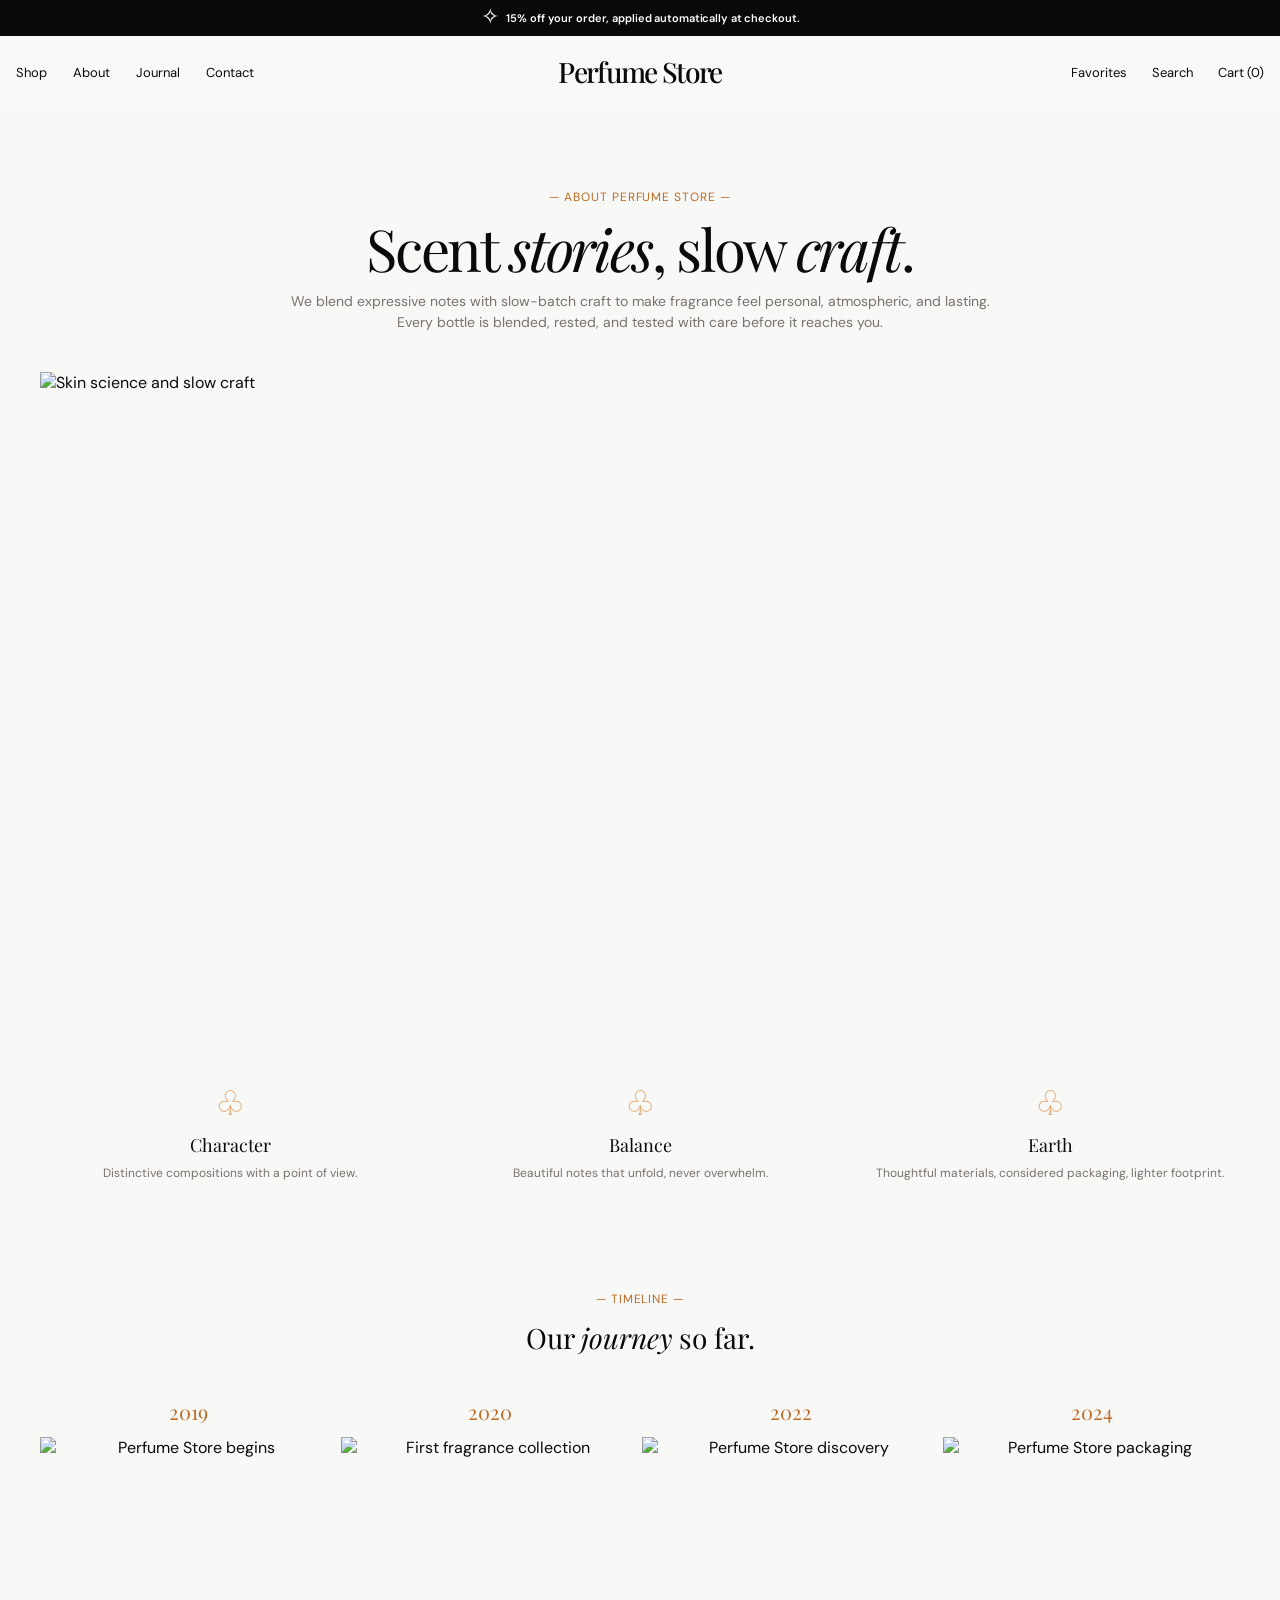
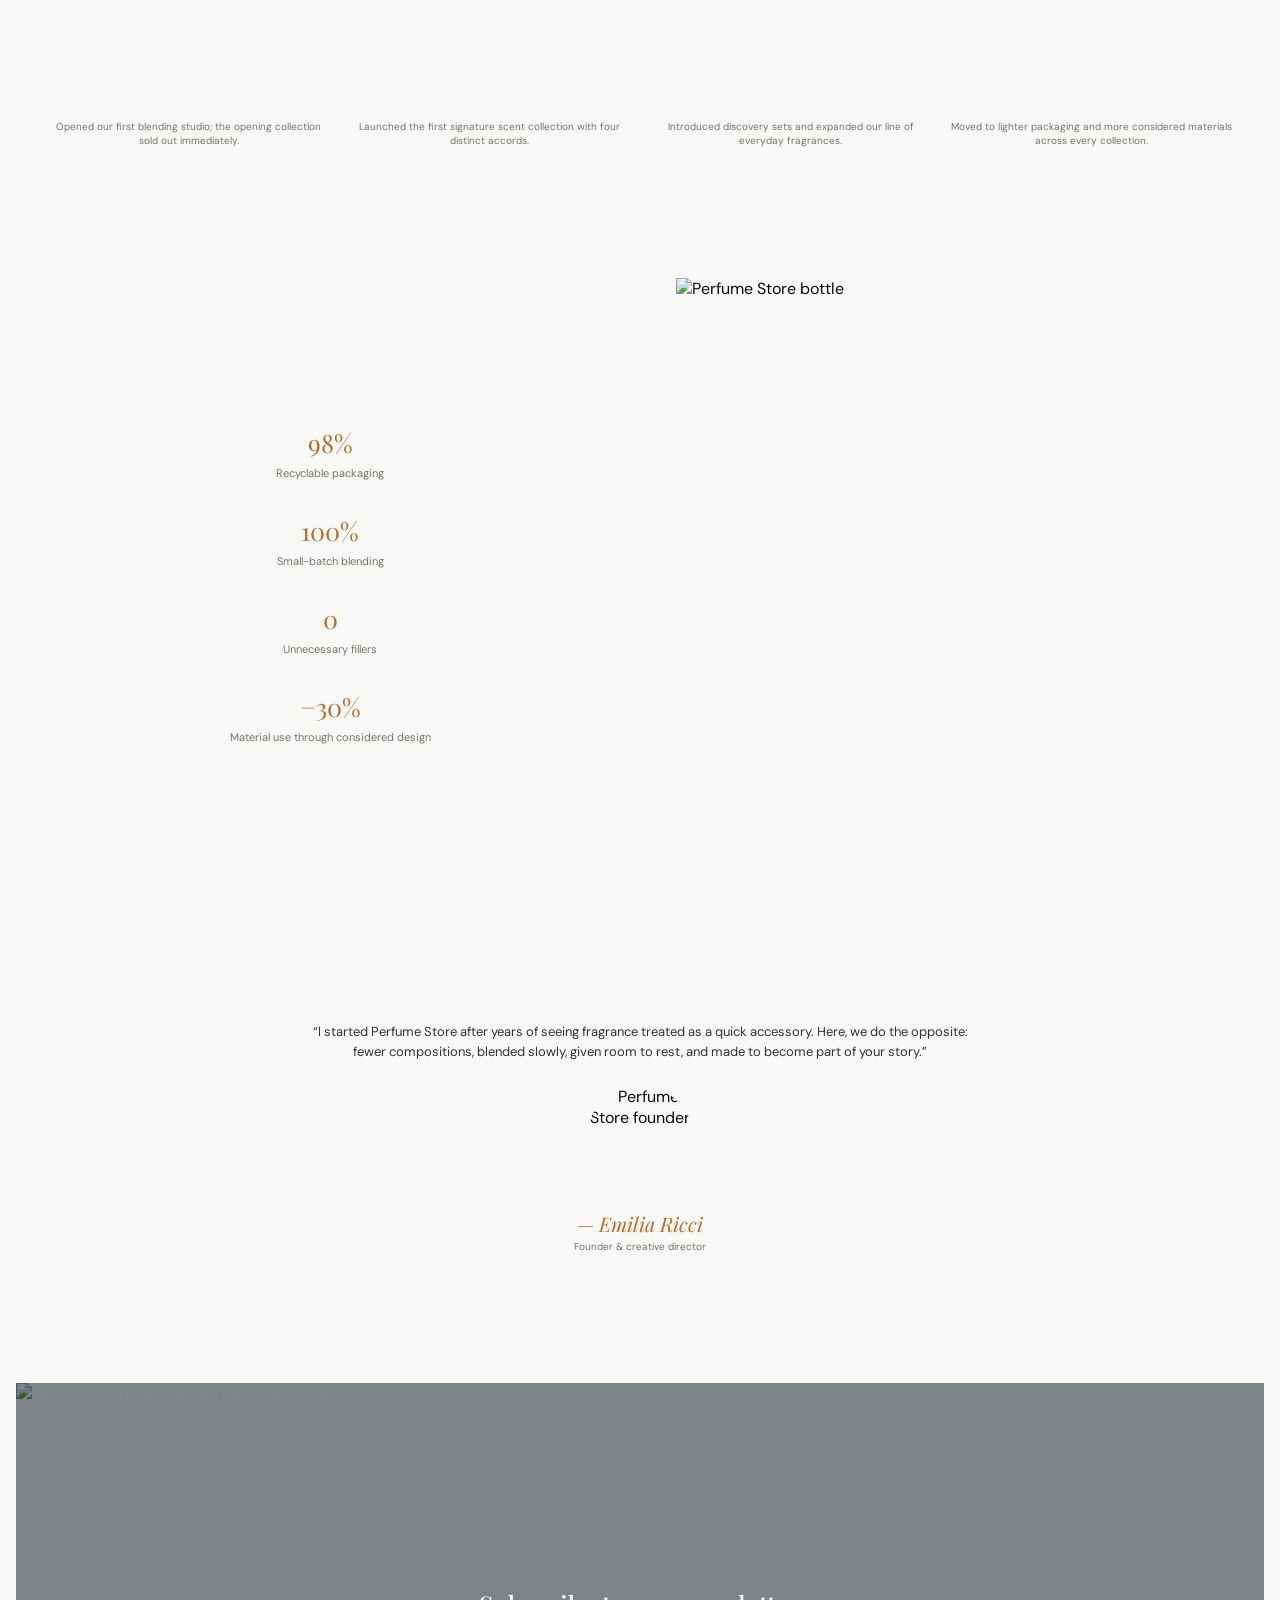
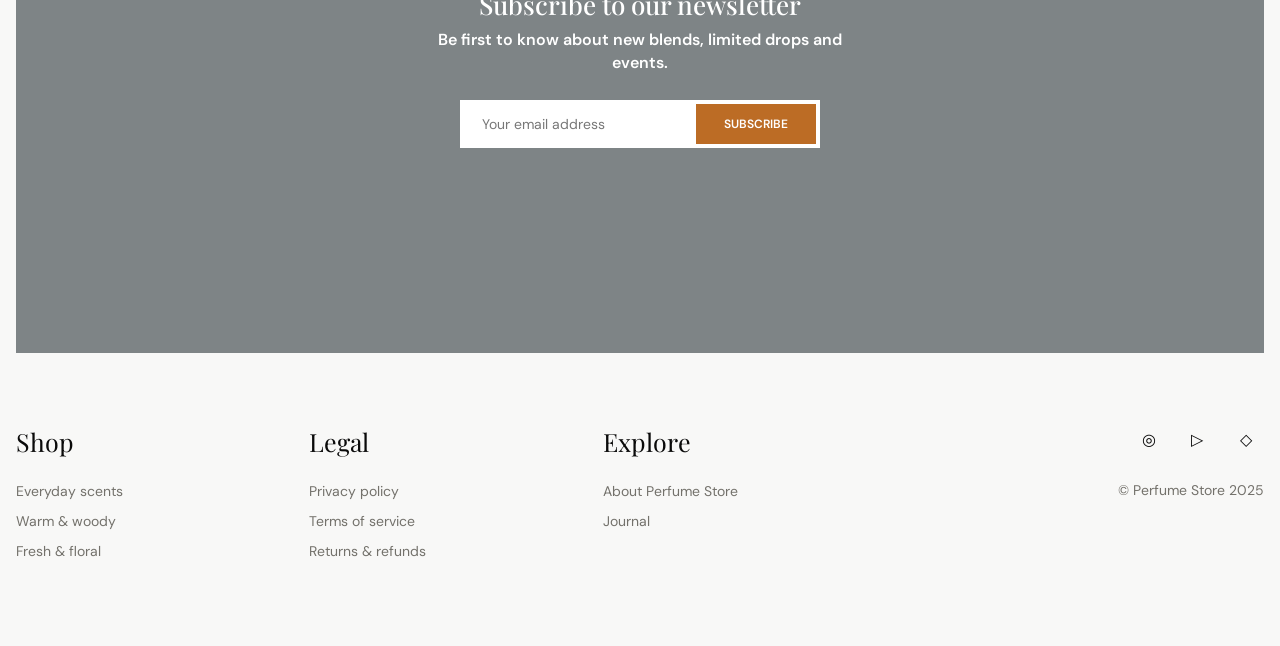
==== about.html @ 0ded4e3d "Prepare perfume store for deployment" ====
<!doctype html>
<html lang="en">
  <head>
    <meta charset="UTF-8" />
    <meta name="viewport" content="width=device-width, initial-scale=1.0" />
    <title>About Perfume Store</title>
    <link rel="preconnect" href="https://fonts.googleapis.com" />
    <link rel="preconnect" href="https://fonts.gstatic.com" crossorigin />
    <link href="https://fonts.googleapis.com/css2?family=DM+Sans:wght@400;500;600&family=Playfair+Display:wght@500;600&display=swap" rel="stylesheet" />
    <link rel="stylesheet" href="styles.css" />
    <link rel="stylesheet" href="about.css" />
  </head>
  <body class="about-page">
    <header class="site-header">
      <div class="announcement-bar" role="status"><span class="sparkle" aria-hidden="true">✧</span><span>15% off your order, applied automatically at checkout.</span></div>
      <nav class="navbar" aria-label="Main navigation"><div class="nav-group nav-links"><a href="shop.html">Shop</a><a href="about.html">About</a><a href="journal.html">Journal</a><a href="contact.html">Contact</a></div><a class="brand" href="index.html">Velin</a><div class="nav-group nav-actions"><a href="#favorites">Favorites</a><button class="nav-button" type="button">Search</button><a href="#cart">Cart (<span id="cart-count">0</span>)</a></div><button class="menu-toggle" type="button" aria-expanded="false" aria-controls="mobile-menu" aria-label="Open menu"><span></span><span></span></button></nav>
      <div class="mobile-menu" id="mobile-menu" hidden><a href="shop.html">Shop</a><a href="about.html">About</a><a href="journal.html">Journal</a><a href="contact.html">Contact</a><a href="#favorites">Favorites</a><a href="#cart">Cart (0)</a></div>
    </header>

    <main>
      <section class="about-hero">
        <div class="about-hero-copy"><div class="about-eyebrow">— ABOUT PERFUME STORE —</div><h1>Scent <em>stories</em>, slow <em>craft</em>.</h1><p>We blend expressive notes with slow-batch craft to make fragrance feel personal, atmospheric, and lasting. Every bottle is blended, rested, and tested with care before it reaches you.</p></div>
        <div class="about-hero-image"><img src="https://framerusercontent.com/images/kHj2WY6WDkQ10eSQTjXBj6NjWQ.png" alt="Skin science and slow craft" /></div>
      </section>

      <section class="principles-section"><div class="principles-grid"><article><span class="principle-icon">♧</span><h2>Character</h2><p>Distinctive compositions with a point of view.</p></article><article><span class="principle-icon">♧</span><h2>Balance</h2><p>Beautiful notes that unfold, never overwhelm.</p></article><article><span class="principle-icon">♧</span><h2>Earth</h2><p>Thoughtful materials, considered packaging, lighter footprint.</p></article></div></section>

      <section class="timeline-section"><div class="timeline-heading"><div class="about-eyebrow">— TIMELINE —</div><h2>Our <em>journey</em> so far.</h2></div><div class="timeline-grid"><article><span>2019</span><img src="https://images.unsplash.com/photo-1556229010-6c3f2c9ca5f8?auto=format&fit=crop&w=700&q=85" alt="Perfume Store begins" /><p>Opened our first blending studio; the opening collection sold out immediately.</p></article><article><span>2020</span><img src="https://images.unsplash.com/photo-1611930022073-b7a4ba5fcccd?auto=format&fit=crop&w=700&q=85" alt="First fragrance collection" /><p>Launched the first signature scent collection with four distinct accords.</p></article><article><span>2022</span><img src="https://images.unsplash.com/photo-1608248543803-ba4f8c70ae0b?auto=format&fit=crop&w=700&q=85" alt="Perfume Store discovery" /><p>Introduced discovery sets and expanded our line of everyday fragrances.</p></article><article><span>2024</span><img src="https://images.unsplash.com/photo-1612817288484-6f916006741a?auto=format&fit=crop&w=700&q=85" alt="Perfume Store packaging" /><p>Moved to lighter packaging and more considered materials across every collection.</p></article></div></section>

      <section class="impact-section"><div class="impact-stats"><article><strong>98%</strong><span>Recyclable packaging</span></article><article><strong>100%</strong><span>Small-batch blending</span></article><article><strong>0</strong><span>Unnecessary fillers</span></article><article><strong>−30%</strong><span>Material use through considered design</span></article></div><div class="impact-image"><img src="https://images.unsplash.com/photo-1601049541289-9b1b7bbbfe19?auto=format&fit=crop&w=1000&q=85" alt="Perfume Store bottle" /></div></section>

      <section class="founder-section"><p>“I started Perfume Store after years of seeing fragrance treated as a quick accessory. Here, we do the opposite: fewer compositions, blended slowly, given room to rest, and made to become part of your story.”</p><div class="founder-portrait"><img src="https://images.unsplash.com/photo-1551836022-d5d88e9218df?auto=format&fit=crop&w=400&q=85" alt="Perfume Store founder" /></div><h2>— <em>Emilia Ricci</em></h2><span>Founder &amp; creative director</span></section>

      <section class="newsletter-section about-newsletter"><img class="newsletter-background" src="https://images.unsplash.com/photo-1646639181895-33d6b2f79d22?auto=format&fit=crop&w=1800&q=90" alt="Hands holding an elegant perfume bottle" /><div class="newsletter-overlay"></div><div class="newsletter-content"><h2>Subscribe to our newsletter</h2><p>Be first to know about new blends, limited drops and<br class="desktop-break" /> events.</p><form class="newsletter-form" id="newsletter-form"><label class="sr-only" for="newsletter-email">Your email address</label><input id="newsletter-email" type="email" placeholder="Your email address" required /><button type="submit">Subscribe</button></form><p class="newsletter-success" id="newsletter-success" role="status" hidden>Thank you for subscribing.</p></div></section>
    </main>

    <footer class="site-footer"><div class="footer-column"><h2>Shop</h2><a href="shop.html#face-skin">Face skin</a><a href="shop.html#body-skin">Body skin</a><a href="shop.html#hair-care">Hair care</a></div><div class="footer-column"><h2>Legal</h2><a href="#privacy">Privacy policy</a><a href="#terms">Terms of service</a><a href="#returns">Returns &amp; refunds</a></div><div class="footer-column"><h2>Explore</h2><a href="about.html">About Velin</a><a href="journal.html">Journal</a></div><div class="footer-meta"><div class="social-links"><a href="#instagram" aria-label="Instagram">◎</a><a href="#youtube" aria-label="YouTube">▷</a><a href="#pinterest" aria-label="Pinterest">◇</a></div><p>© Velin Beauty 2025</p></div></footer>
    <script src="script.js"></script>
  </body>
</html>
---- styles.css ----
:root {
  --ink: #0a0a0a;
  --paper: #f8f8f7;
  --overlay-color: rgb(188, 108, 37);
  --display: "Playfair Display", Georgia, serif;
  --sans: "DM Sans", Arial, sans-serif;
}

* { box-sizing: border-box; }
html { scroll-behavior: smooth; }
body { margin: 0; color: var(--ink); background: var(--paper); font-family: var(--sans); }
a { color: inherit; text-decoration: none; }
button { color: inherit; font: inherit; }
.site-header { position: sticky; top: 0; z-index: 50; }

.announcement-bar {
  height: 36px;
  display: flex;
  align-items: center;
  justify-content: center;
  gap: 8px;
  color: #fff;
  background: #090909;
  font-size: 11px;
  font-weight: 600;
  letter-spacing: -0.01em;
}
.sparkle { font-size: 22px; line-height: 0; font-weight: 400; transform: translateY(-1px); }

.navbar {
  position: relative;
  z-index: 10;
  height: 73px;
  padding: 0 16px;
  display: grid;
  grid-template-columns: 1fr auto 1fr;
  align-items: center;
  background: rgba(249, 249, 248, .98);
}
.nav-group { display: flex; align-items: center; gap: 26px; font-size: 13px; }
.nav-actions { justify-content: flex-end; gap: 25px; }
.nav-button { padding: 0; border: 0; background: none; cursor: pointer; }
.brand { font: 500 clamp(22px, 2.2vw, 31px)/1 var(--display); letter-spacing: -0.06em; white-space: nowrap; }
.menu-toggle, .mobile-menu { display: none; }

.hero {
  position: relative;
  height: calc(100svh - 109px);
  min-height: 560px;
  overflow: hidden;
  isolation: isolate;
  background: var(--overlay-color);
}
.hero-slides, .hero-slide, .hero-slide img, .hero-overlay { position: absolute; inset: 0; }
.hero-slide { opacity: 0; transition: opacity .7s ease-in-out; z-index: 0; }
.hero-slide.is-active { opacity: 1; z-index: 1; }
.hero-slide img { display: block; width: 100%; height: 100%; object-fit: cover; object-position: center; }
.hero-slide:first-child img { object-position: 34.2% 48.3%; }
.hero-overlay {
  z-index: 2;
  pointer-events: none;
  opacity: .4;
  background: var(--overlay-color);
  -webkit-mask-image: linear-gradient(to bottom, transparent 50%, #000 100%);
  mask-image: linear-gradient(to bottom, transparent 50%, #000 100%);
}
.hero-content { position: absolute; z-index: 3; left: 16px; bottom: 45px; max-width: 370px; color: #fff; }
.hero-content h1 { margin: 0 0 12px; font: 500 56px/.98 var(--display); letter-spacing: -.045em; }
.hero-content p { max-width: 350px; margin: 0 0 26px; font-size: 15px; line-height: 1.5; font-weight: 600; }
.hero-cta { display: inline-flex; align-items: center; justify-content: center; min-width: 178px; height: 44px; border: 1px solid rgba(255,255,255,.9); text-transform: uppercase; font-size: 12px; font-weight: 600; transition: background .2s ease, color .2s ease; }
.hero-cta:hover { color: var(--ink); background: #fff; }

.hero-recommendations { display: flex; flex-direction: column; align-items: center; gap: 44px; width: 100%; padding: 88px 16px 100px; background: var(--paper); }
.hero-recommendations-header { display: flex; flex-direction: column; align-items: center; gap: 14px; text-align: center; }
.hero-recommendations-header h2 { margin: 0; font: 400 40px/1.1 var(--display); letter-spacing: -.04em; }
.hero-recommendations-header h2 em { font-style: italic; }
.hero-recommendations-grid { display: grid; grid-template-columns: repeat(4, minmax(0, 1fr)); gap: 8px; width: 100%; max-width: 1400px; }
.hero-recommendation-card { min-width: 0; color: inherit; text-align: center; }
.hero-recommendation-image { position: relative; aspect-ratio: 1 / 1; overflow: hidden; background: #e5e5e5; }
.hero-recommendation-image img { display: block; width: 100%; height: 100%; object-fit: cover; transition: transform .45s ease; }
.hero-recommendation-card:hover .hero-recommendation-image img { transform: scale(1.035); }
.hero-recommendation-image > span { position: absolute; z-index: 1; top: 12px; left: 12px; padding: 6px 9px; color: #111; background: #fff; font-size: 12px; text-transform: uppercase; }
.hero-recommendation-image .favorite-button { top: 9px; right: 11px; font-size: 30px; }
.hero-recommendation-card h3 { margin: 13px 0 7px; font: 400 20px/1.2 var(--display); }
.hero-recommendation-card p { margin: 0; font-size: 14px; }
.hero-recommendation-card del { margin-left: 7px; color: #73716b; }

.bestsellers-section { display: flex; justify-content: center; width: 100%; padding: 160px 16px 80px; background: var(--paper); }
.bestsellers-content { display: flex; flex-direction: column; align-items: center; width: 100%; max-width: 1920px; gap: 40px; }
.bestsellers-header { display: flex; flex-direction: column; align-items: center; gap: 16px; max-width: 600px; text-align: center; }
.section-eyebrow { font-size: 12px; font-weight: 500; letter-spacing: .1em; }
.bestsellers-header h2 { margin: 0; font: 500 32px/1.15 var(--display); letter-spacing: -.03em; }
.bestsellers-header p { margin: 0; font-size: 14px; }
.product-grid { display: grid; grid-template-columns: repeat(2, minmax(50px, 1fr)); gap: 40px 8px; width: 100%; }
.product-card { display: flex; flex-direction: column; color: inherit; }
.product-image-container { position: relative; aspect-ratio: 4 / 5; width: 100%; overflow: hidden; background: #e7e7e7; }
.product-image-container img { display: block; width: 100%; height: 100%; object-fit: cover; transition: transform .5s ease; }
.product-card:hover .product-image-container img { transform: scale(1.04); }
.product-badge { position: absolute; z-index: 1; top: 12px; left: 12px; padding: 5px 8px; color: #111; background: #fff; font-size: 11px; text-transform: uppercase; }
.favorite-button { position: absolute; z-index: 1; top: 10px; right: 12px; padding: 0; border: 0; background: transparent; font-size: 31px; line-height: 1; cursor: pointer; }
.favorite-button.is-favorite { color: #a94e2b; }
.product-info { padding: 14px 4px 0; text-align: center; }
.product-info h3 { margin: 0 0 7px; font: 500 20px/1.2 var(--display); }
.product-info p { margin: 0; font-size: 15px; }
.action-container { padding-top: 7px; }
.view-all-button { display: inline-flex; align-items: center; justify-content: center; min-width: 109px; height: 43px; padding: 0 20px; border: 1px solid #c16f2e; color: #c16f2e; text-transform: uppercase; font-size: 12px; letter-spacing: .05em; transition: background .2s ease, color .2s ease; }
.view-all-button:hover { color: #fff; background: #c16f2e; }
.new-arrivals-section { padding-top: 120px; }
.new-arrivals-section .bestsellers-header h2 em { font-style: italic; }
.new-arrivals-grid { grid-template-columns: repeat(2, minmax(50px, 1fr)); }

.philosophy-section { display: flex; justify-content: center; align-items: center; width: 100%; padding: 80px 16px; background: var(--paper); }
.philosophy-container { display: flex; align-items: center; justify-content: center; gap: 40px; width: 100%; max-width: 1200px; }
.philosophy-content { display: flex; flex: 1; flex-direction: column; gap: 24px; }
.philosophy-headline { display: flex; flex-direction: column; gap: 12px; }
.philosophy-subtitle { display: flex; align-items: center; gap: 8px; color: rgb(188, 108, 37); font-size: 14px; text-transform: uppercase; letter-spacing: 1px; }
.philosophy-content h2, .categories-header h2 { margin: 0; color: var(--ink); font: 400 36px/1.1 var(--display); letter-spacing: -.035em; }
.philosophy-content h2 em, .categories-header h2 em { font-style: italic; }
.philosophy-content p { max-width: 450px; margin: 0; color: #737373; font-size: 16px; line-height: 1.6; }
.philosophy-image { flex: 1; aspect-ratio: 1 / 1; overflow: hidden; }
.philosophy-image img { display: block; width: 100%; height: 100%; object-fit: cover; }

.categories-section { display: flex; flex-direction: column; align-items: center; gap: 64px; width: 100%; padding: 100px 16px 120px; background: var(--paper); }
.categories-header { display: flex; flex-direction: column; align-items: center; gap: 16px; max-width: 650px; text-align: center; }
.categories-header p { max-width: 570px; margin: 0; color: #737373; font-size: 16px; line-height: 1.6; }
.categories-grid { display: flex; gap: 8px; width: 100%; max-width: 1400px; }
.category-card { flex: 1; display: flex; flex-direction: column; gap: 12px; color: inherit; text-decoration: none; }
.category-image { position: relative; width: 100%; aspect-ratio: 1 / 1.15; overflow: hidden; }
.category-image img { display: block; width: 100%; height: 100%; object-fit: cover; transition: transform .5s ease; }
.category-overlay { position: absolute; inset: 0; background: rgba(255,255,255,.08); opacity: 0; backdrop-filter: blur(0); transition: opacity .3s ease, backdrop-filter .3s ease; }
.category-footer { display: flex; align-items: center; justify-content: space-between; padding: 0 4px; font-size: 18px; }
.category-arrow { opacity: 0; transform: translateX(-10px); transition: opacity .3s ease, transform .3s ease; }
.category-card:hover .category-image img { transform: scale(1.05); }
.category-card:hover .category-overlay { opacity: 1; backdrop-filter: blur(8px); }
.category-card:hover .category-arrow { opacity: 1; transform: translateX(0); }

.features-section { display: flex; justify-content: center; width: 100%; padding: 160px 24px 120px; background: var(--paper); }
.features-container { display: flex; flex-direction: column; align-items: center; gap: 64px; width: 100%; max-width: 1400px; }
.features-header { display: flex; flex-direction: column; align-items: center; gap: 16px; max-width: 680px; text-align: center; }
.features-header h2 { margin: 0; font: 400 38px/1.1 var(--display); letter-spacing: -.035em; }
.features-header h2 em { font-style: italic; }
.features-header p { max-width: 610px; margin: 0; color: #73716b; font-size: 16px; line-height: 1.5; }
.features-content-row { display: flex; align-items: flex-start; justify-content: center; gap: 40px; width: 100%; }
.feature-image-wrapper, .features-list { flex: 1; width: 100%; }
.feature-image-wrapper img { display: block; width: 100%; height: auto; border-radius: 8px; }
.features-list { display: flex; flex-direction: column; gap: 40px; }
.feature-item { display: flex; flex-direction: column; gap: 12px; }
.feature-item-header { display: flex; flex-direction: column; gap: 8px; }
.item-number { color: rgb(188, 108, 37); font-size: 14px; }
.feature-item h3 { margin: 0; color: var(--ink); font: 400 24px/1.2 var(--display); }
.feature-item p { margin: 0; color: #73716b; font-size: 16px; line-height: 1.6; }

.journal-section { display: flex; justify-content: center; width: 100%; padding: 120px 16px 140px; background: var(--paper); }
.journal-container { display: flex; flex-direction: column; align-items: center; gap: 64px; width: 100%; max-width: 1400px; }
.journal-header { display: flex; flex-direction: column; align-items: center; gap: 16px; max-width: 680px; text-align: center; }
.journal-header h2 { margin: 0; font: 400 40px/1.1 var(--display); letter-spacing: -.04em; }
.journal-header h2 em { font-style: italic; }
.journal-header p { margin: 0; color: #73716b; font-size: 16px; }
.journal-grid { display: grid; grid-template-columns: repeat(3, 1fr); gap: 8px; width: 100%; }
.journal-card { min-width: 0; }
.journal-image { position: relative; display: block; width: 100%; aspect-ratio: 1 / 1.15; overflow: hidden; background: #e7e7e7; }
.journal-image img { display: block; width: 100%; height: 100%; object-fit: cover; transition: transform .5s ease; }
.journal-image:hover img { transform: scale(1.04); }
.journal-tag { position: absolute; z-index: 1; top: 16px; left: 12px; padding: 5px 12px; color: #111; background: #fff; font-size: 12px; text-transform: uppercase; }
.journal-card h3 { margin: 14px 0 8px; font: 400 21px/1.25 var(--display); }
.journal-card p { max-width: 390px; margin: 0 0 16px; color: #73716b; font-size: 14px; line-height: 1.55; }
.read-more { display: inline-flex; align-items: center; gap: 5px; font-size: 13px; }
.read-more span { color: #bc6c25; }
.journal-button { margin-top: -8px; }

.newsletter-section { position: relative; display: flex; align-items: center; justify-content: center; min-height: 570px; margin: 0 16px; overflow: hidden; color: #fff; isolation: isolate; }
.newsletter-background, .newsletter-overlay { position: absolute; inset: 0; width: 100%; height: 100%; }
.newsletter-background { z-index: -2; object-fit: cover; object-position: center; }
.newsletter-overlay { z-index: -1; background: rgba(16, 28, 31, .52); }
.newsletter-content { display: flex; flex-direction: column; align-items: center; max-width: 600px; padding: 48px 16px; text-align: center; }
.newsletter-content h2 { margin: 0 0 8px; font: 500 26px/1.2 var(--display); }
.newsletter-content > p { margin: 0 0 26px; font-size: 16px; line-height: 1.45; font-weight: 600; }
.newsletter-form { display: flex; width: min(360px, 100%); height: 48px; padding: 4px; background: #fff; }
.newsletter-form input { min-width: 0; flex: 1; padding: 0 18px; border: 0; outline: none; color: #111; font: 14px var(--sans); }
.newsletter-form input::placeholder { color: #777; }
.newsletter-form button { width: 120px; border: 0; color: #fff; background: #bc6c25; text-transform: uppercase; font-size: 12px; font-weight: 600; cursor: pointer; transition: background .2s ease; }
.newsletter-form button:hover { background: #9d561b; }
.newsletter-success { margin: 12px 0 0 !important; color: #fff; font-size: 13px !important; font-weight: 400 !important; }
.sr-only { position: absolute; width: 1px; height: 1px; padding: 0; margin: -1px; overflow: hidden; clip: rect(0,0,0,0); white-space: nowrap; border: 0; }

.site-footer { display: grid; grid-template-columns: 1fr 1fr 1fr 1.45fr; gap: 40px; width: 100%; padding: 76px 16px 86px; background: var(--paper); }
.footer-column { display: flex; flex-direction: column; align-items: flex-start; gap: 12px; }
.footer-column h2 { margin: 0 0 16px; font: 400 25px/1 var(--display); }
.footer-column a, .footer-meta p { color: #73716b; font-size: 14px; }
.footer-column a:hover { color: var(--ink); }
.footer-meta { display: flex; flex-direction: column; align-items: flex-end; justify-content: flex-start; gap: 28px; }
.social-links { display: flex; align-items: center; gap: 25px; }
.social-links a { display: inline-flex; width: 24px; height: 24px; }
.social-links svg { width: 100%; height: 100%; fill: none; stroke: var(--ink); stroke-width: 1.6; stroke-linecap: round; stroke-linejoin: round; }
.social-links .social-fill { fill: var(--ink); stroke: none; }
.footer-meta p { margin: 0; }

.cart-overlay { position: fixed; z-index: 100; inset: 0; visibility: hidden; background: rgba(0,0,0,.78); opacity: 0; transition: opacity .25s ease, visibility .25s ease; }
.cart-overlay.is-open { visibility: visible; opacity: 1; }
.cart-drawer { position: absolute; top: 0; right: 0; display: flex; flex-direction: column; width: min(520px, 100%); height: 100%; color: var(--ink); background: var(--paper); transform: translateX(100%); transition: transform .3s ease; }
.cart-overlay.is-open .cart-drawer { transform: translateX(0); }
.cart-drawer-header { display: flex; align-items: center; justify-content: space-between; min-height: 64px; padding: 0 16px; border-bottom: 1px solid #dedede; font-size: 16px; }
.cart-close { padding: 5px; border: 0; background: none; font-size: 25px; line-height: 1; cursor: pointer; }
.cart-items { flex: 1; overflow-y: auto; padding: 16px; }
.cart-item { display: grid; grid-template-columns: 140px 1fr; gap: 16px; min-height: 140px; }
.cart-item-image { width: 140px; height: 140px; object-fit: cover; background: #e5e5e5; }
.cart-item-info { position: relative; padding-top: 2px; font-size: 14px; }
.cart-item-name { display: block; max-width: 190px; margin-bottom: 10px; }
.cart-item-size { color: #555; }
.cart-item-price { position: absolute; top: 2px; right: 0; }
.cart-item-controls { position: absolute; bottom: 5px; left: 0; display: flex; align-items: center; gap: 14px; }
.cart-item-controls button { padding: 0; border: 0; background: none; font-size: 17px; cursor: pointer; }
.cart-remove { position: absolute; right: 0; bottom: 5px; }
.cart-empty { padding: 32px 0; color: #73716b; text-align: center; }
.cart-footer { padding: 18px 16px 24px; border-top: 1px solid #dedede; }
.cart-subtotal { display: flex; justify-content: space-between; margin-bottom: 18px; font-size: 14px; }
.cart-checkout { display: block; width: 100%; height: 42px; border: 0; color: #fff; background: #c47225; text-align: center; text-transform: uppercase; font-size: 12px; font-weight: 600; cursor: pointer; }

@media (max-width: 700px) {
  .announcement-bar { padding: 0 14px; font-size: 10px; text-align: center; }
  .navbar { height: 68px; display: flex; justify-content: center; }
  .nav-links, .nav-actions { display: none; }
  .brand { font-size: 29px; }
  .menu-toggle { position: absolute; right: 16px; display: grid; gap: 5px; border: 0; padding: 8px 0 8px 8px; background: none; cursor: pointer; }
  .menu-toggle span { display: block; width: 21px; height: 1px; background: var(--ink); }
  .mobile-menu { position: absolute; z-index: 9; top: 104px; left: 0; right: 0; padding: 10px 16px 20px; flex-direction: column; gap: 17px; background: var(--paper); font-size: 16px; }
  .mobile-menu:not([hidden]) { display: flex; }
  .hero { min-height: calc(100svh - 104px); height: auto; }
  .hero-content { bottom: 28px; right: 16px; max-width: none; }
  .hero-content h1 { font-size: clamp(47px, 14vw, 64px); }
  .hero-content p { max-width: 340px; font-size: 14px; }
  .hero-recommendations { gap: 34px; padding: 76px 16px 84px; }
  .hero-recommendations-header h2 { font-size: 34px; }
  .hero-recommendations-grid { grid-template-columns: repeat(2, minmax(0, 1fr)); gap: 28px 4px; }
  .hero-recommendation-image > span { top: 8px; left: 8px; padding: 5px 7px; font-size: 10px; }
  .hero-recommendation-image .favorite-button { top: 6px; right: 7px; font-size: 25px; }
  .hero-recommendation-card h3 { font-size: 16px; }
  .bestsellers-section { padding: 100px 16px 64px; }
  .bestsellers-content { gap: 32px; }
  .bestsellers-header h2 { font-size: 29px; }
  .product-grid { grid-template-columns: 1fr; gap: 36px; }
  .philosophy-section { padding: 64px 16px; }
  .philosophy-container { flex-direction: column; gap: 36px; text-align: center; }
  .philosophy-content { align-items: center; }
  .philosophy-subtitle { justify-content: center; }
  .philosophy-content p { max-width: 390px; }
  .philosophy-image { width: 100%; }
  .categories-section { gap: 40px; padding: 72px 16px 80px; }
  .categories-header h2 { font-size: 31px; }
  .categories-grid { flex-direction: column; align-items: center; gap: 32px; }
  .category-card { width: 100%; max-width: 400px; }
  .features-section { padding: 96px 16px 80px; }
  .features-container { gap: 40px; }
  .features-content-row { flex-direction: column; gap: 40px; }
  .feature-image-wrapper, .features-list { flex: none; width: 100%; }
  .features-header h2 { font-size: 32px; }
  .journal-section { padding: 88px 16px 96px; }
  .journal-container { gap: 40px; }
  .journal-header h2 { font-size: 34px; }
  .journal-grid { grid-template-columns: 1fr; gap: 40px; }
  .newsletter-section { min-height: 500px; margin: 0 16px; }
  .newsletter-content h2 { font-size: 24px; }
  .desktop-break { display: none; }
  .newsletter-form { width: min(100%, 340px); }
  .newsletter-form button { width: 108px; }
  .site-footer { grid-template-columns: repeat(2, 1fr); gap: 48px 24px; padding: 64px 16px 70px; }
  .footer-meta { grid-column: 1 / -1; align-items: flex-start; gap: 20px; }
}
---- about.css ----
.about-page { background: var(--paper); }
.about-hero { display: flex; flex-direction: column; align-items: center; gap: 38px; padding: 80px 16px 0; }
.about-hero-copy { display: flex; flex-direction: column; align-items: center; max-width: 820px; text-align: center; }
.about-eyebrow { color: #bc6c25; font-size: 12px; letter-spacing: .08em; text-transform: uppercase; }
.about-hero h1 { margin: 12px 0 10px; font: 400 clamp(38px, 5vw, 58px)/1.1 var(--display); letter-spacing: -.04em; }
.about-hero h1 em, .timeline-heading h2 em, .founder-section h2 em { font-style: italic; }
.about-hero-copy p { max-width: 720px; margin: 0; color: #79716b; font-size: 14px; line-height: 1.55; }
.about-hero-image { width: 100%; max-width: 1200px; aspect-ratio: 16 / 8.2; overflow: hidden; }
.about-hero-image img { display: block; width: 100%; height: 100%; object-fit: cover; }
.principles-section { padding: 100px 16px 110px; }
.principles-grid { display: grid; grid-template-columns: repeat(3, 1fr); gap: 30px; width: 100%; max-width: 1200px; margin: 0 auto; text-align: center; }
.principle-icon { display: block; color: #e2a46b; font-size: 34px; line-height: 1; }
.principles-grid h2 { margin: 12px 0 8px; font: 400 18px var(--display); }
.principles-grid p { margin: 0; color: #79716b; font-size: 12px; }
.timeline-section { padding: 0 16px 130px; }
.timeline-heading { display: flex; flex-direction: column; align-items: center; gap: 12px; margin-bottom: 42px; text-align: center; }
.timeline-heading h2 { margin: 0; font: 400 28px var(--display); }
.timeline-grid { display: grid; grid-template-columns: repeat(4, 1fr); gap: 4px; max-width: 1200px; margin: 0 auto; }
.timeline-grid article { text-align: center; }
.timeline-grid article > span { display: block; margin-bottom: 12px; color: #bc6c25; font: 400 20px var(--display); }
.timeline-grid img { display: block; width: 100%; aspect-ratio: 1 / .92; object-fit: cover; }
.timeline-grid p { margin: 10px 8px 0; color: #79716b; font-size: 10px; line-height: 1.4; }
.impact-section { display: grid; grid-template-columns: 1fr 1fr; gap: 72px; align-items: center; max-width: 1200px; margin: 0 auto; padding: 0 16px 130px; }
.impact-stats { display: flex; flex-direction: column; gap: 34px; text-align: center; }
.impact-stats article { display: flex; flex-direction: column; gap: 7px; }
.impact-stats strong { color: #bc6c25; font: 400 25px var(--display); }
.impact-stats span { color: #79716b; font-size: 11px; }
.impact-image { aspect-ratio: 1 / 1.12; overflow: hidden; }
.impact-image img { width: 100%; height: 100%; object-fit: cover; }
.founder-section { display: flex; flex-direction: column; align-items: center; max-width: 700px; margin: 0 auto; padding: 0 16px 130px; text-align: center; }
.founder-section > p { margin: 0 0 24px; color: #333; font-size: 13px; line-height: 1.55; }
.founder-portrait { width: 108px; height: 108px; overflow: hidden; border-radius: 50%; }
.founder-portrait img { width: 100%; height: 100%; object-fit: cover; }
.founder-section h2 { margin: 16px 0 3px; color: #bc6c25; font: 400 20px var(--display); }
.founder-section > span { color: #79716b; font-size: 10px; }
.about-newsletter { margin: 0 16px; }

@media (max-width: 700px) {
  .about-hero { padding-top: 60px; }
  .about-hero-image { aspect-ratio: 1 / .8; }
  .principles-section { padding: 70px 16px 80px; }
  .principles-grid { grid-template-columns: 1fr; gap: 36px; }
  .timeline-section { padding-bottom: 90px; }
  .timeline-grid { grid-template-columns: repeat(2, 1fr); gap: 24px 4px; }
  .impact-section { grid-template-columns: 1fr; gap: 48px; padding-bottom: 90px; }
  .impact-image { order: -1; }
  .founder-section { padding-bottom: 90px; }
}
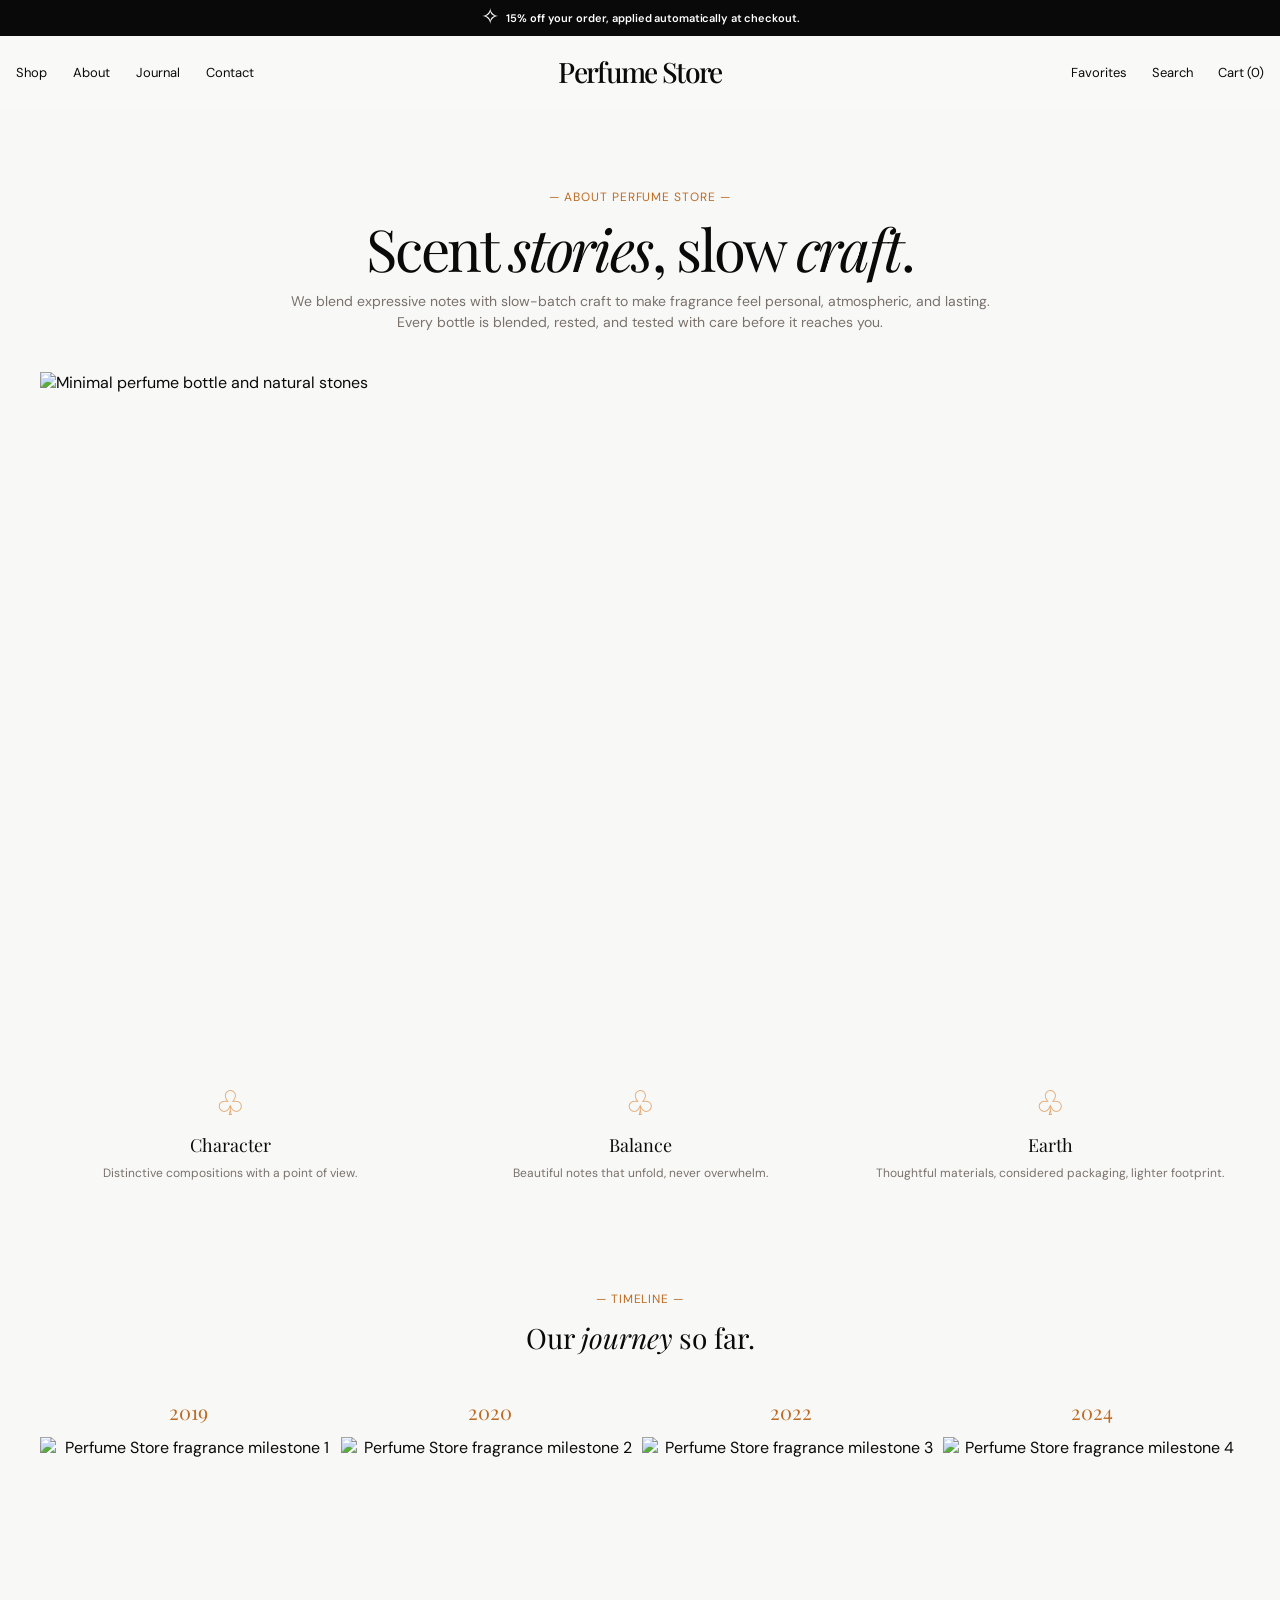
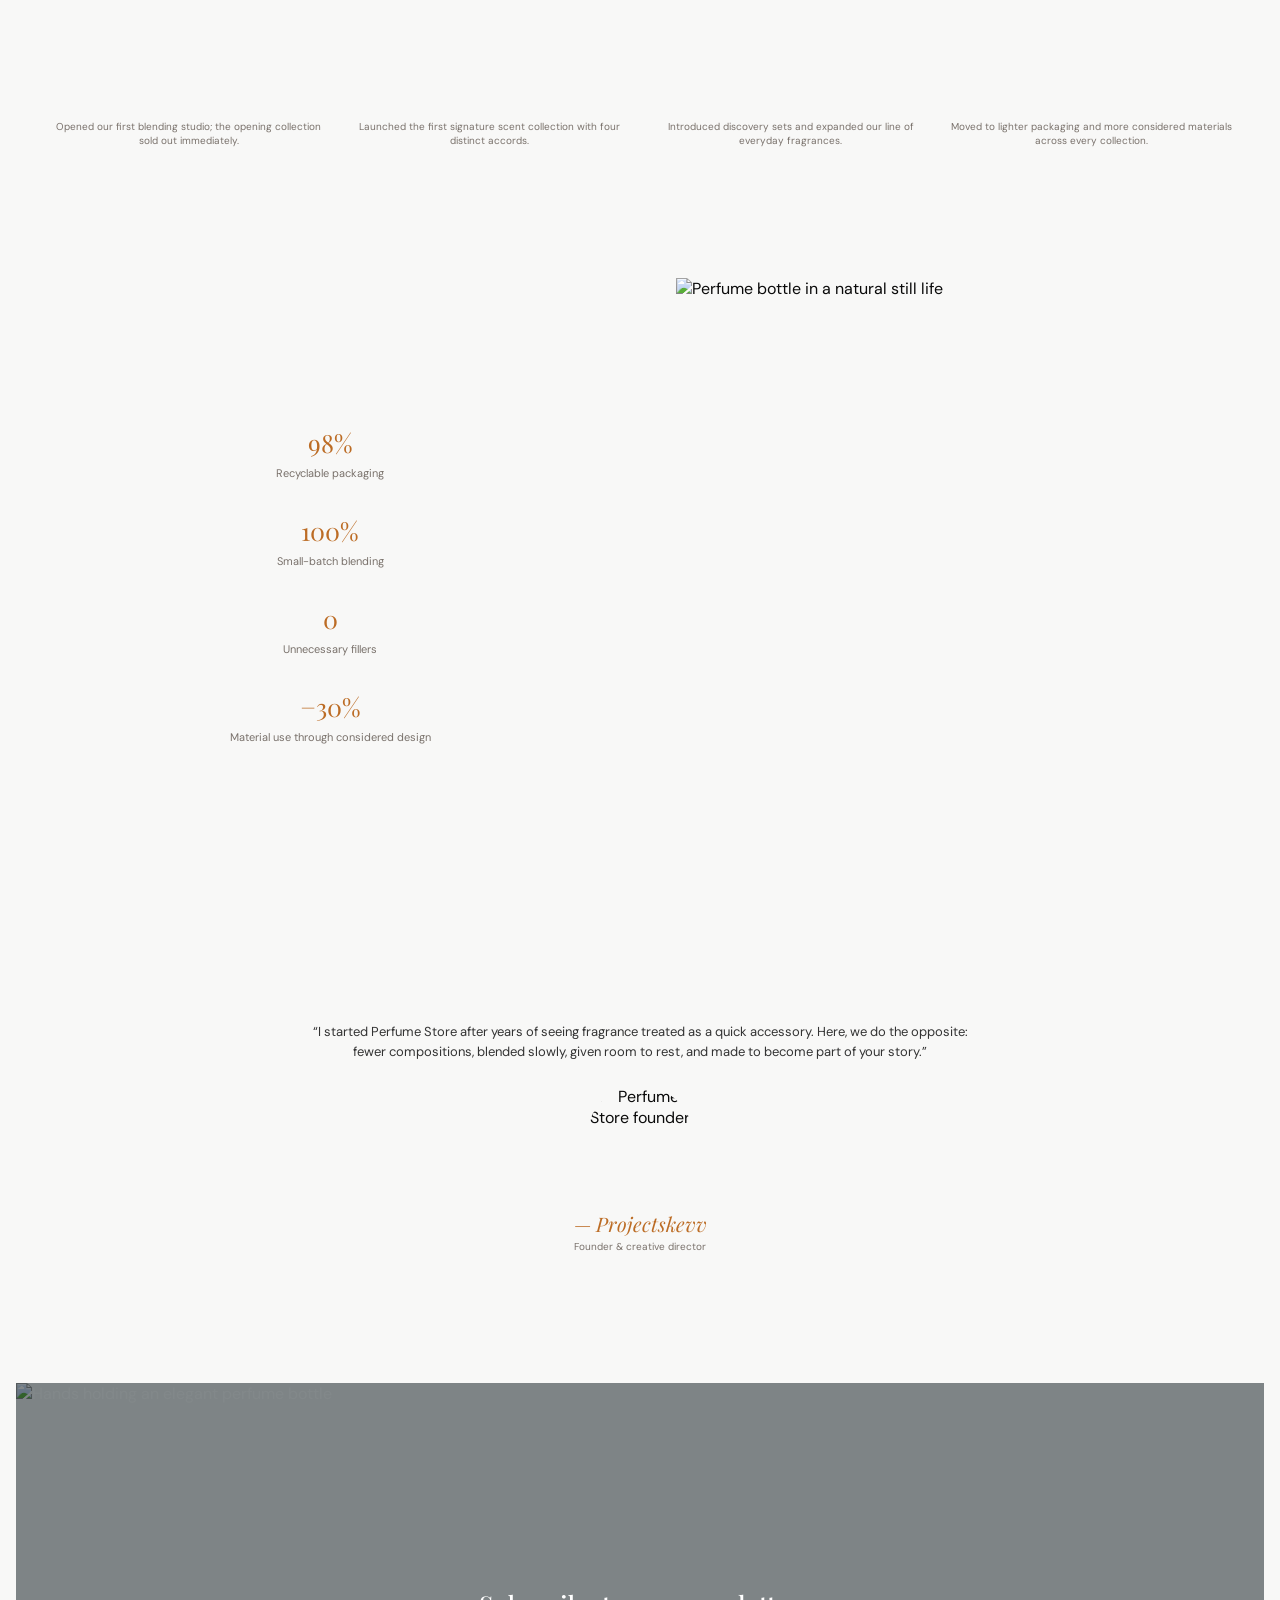
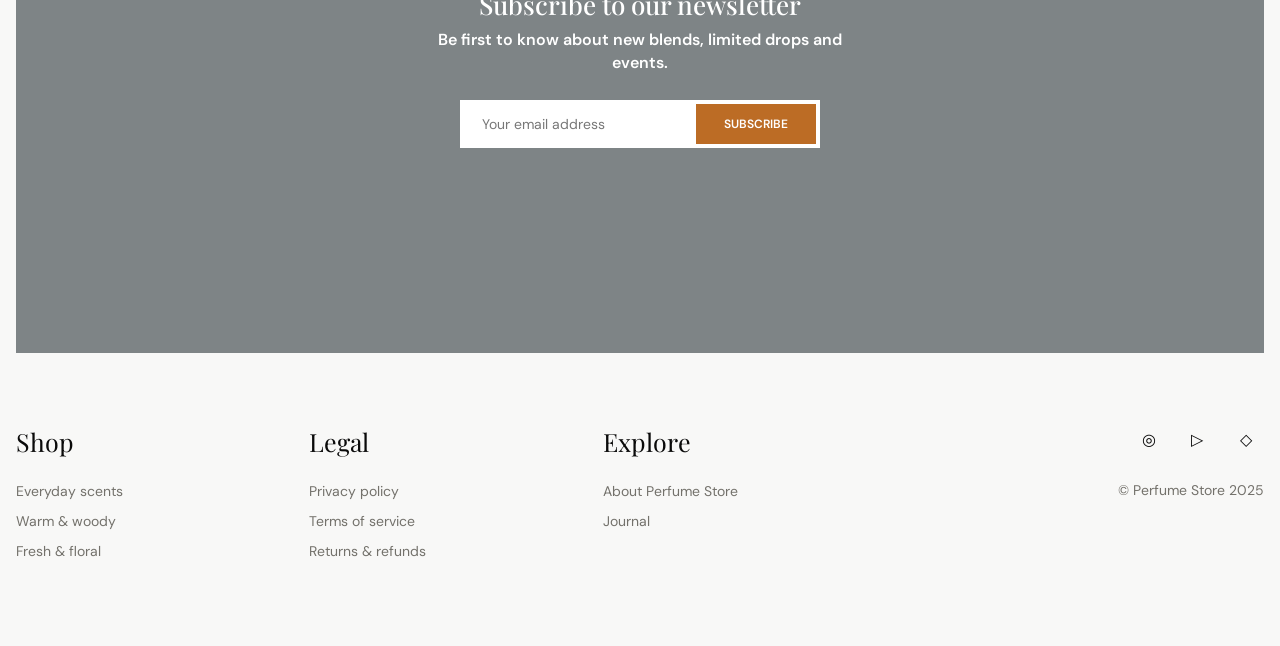
==== commit 4c3fb5a3: "Refresh about page fragrance imagery and founder name" ====
--- a/about.html
+++ b/about.html
@@ -20,7 +20,7 @@
     <main>
       <section class="about-hero">
         <div class="about-hero-copy"><div class="about-eyebrow">— ABOUT PERFUME STORE —</div><h1>Scent <em>stories</em>, slow <em>craft</em>.</h1><p>We blend expressive notes with slow-batch craft to make fragrance feel personal, atmospheric, and lasting. Every bottle is blended, rested, and tested with care before it reaches you.</p></div>
-        <div class="about-hero-image"><img src="https://framerusercontent.com/images/kHj2WY6WDkQ10eSQTjXBj6NjWQ.png" alt="Skin science and slow craft" /></div>
+        <div class="about-hero-image"><img src="https://images.unsplash.com/photo-1705899844877-81bb0a0665c1?auto=format&fit=crop&w=1800&q=90" alt="Minimal perfume bottle and natural stones" /></div>
       </section>
 
       <section class="principles-section"><div class="principles-grid"><article><span class="principle-icon">♧</span><h2>Character</h2><p>Distinctive compositions with a point of view.</p></article><article><span class="principle-icon">♧</span><h2>Balance</h2><p>Beautiful notes that unfold, never overwhelm.</p></article><article><span class="principle-icon">♧</span><h2>Earth</h2><p>Thoughtful materials, considered packaging, lighter footprint.</p></article></div></section>
